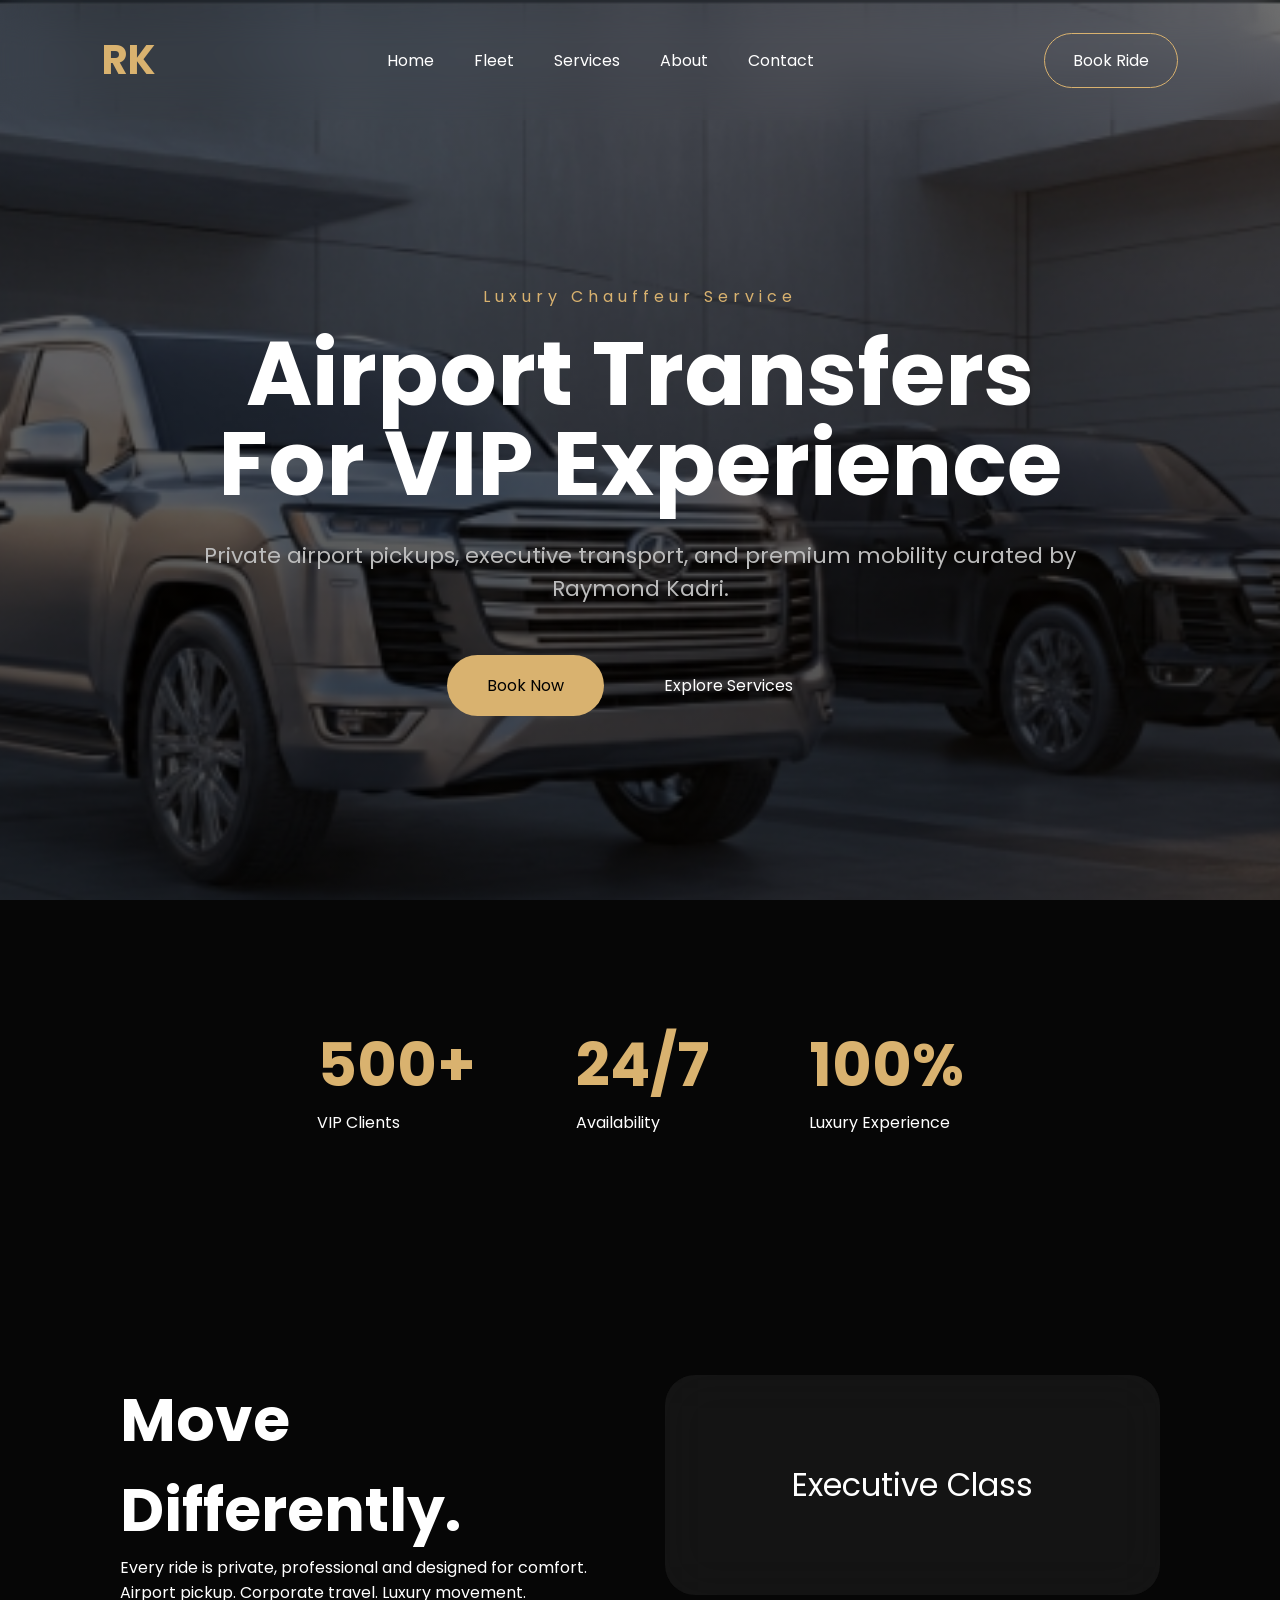
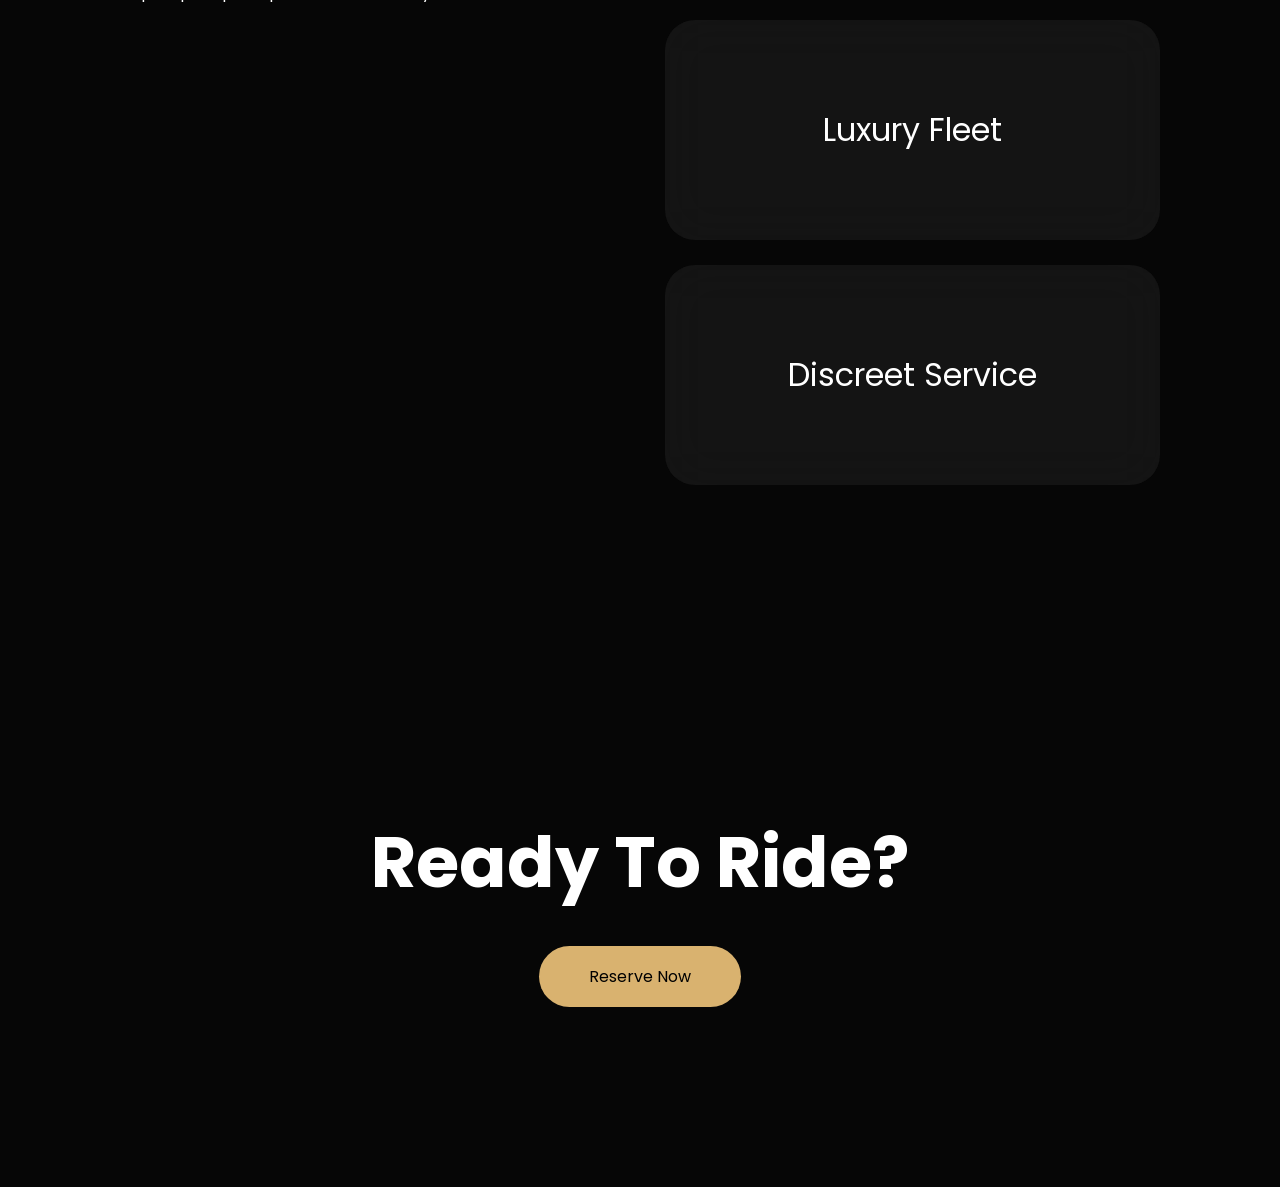
==== index.html @ 7415e30d "raymond rentals" ====
<!DOCTYPE html>
<html lang="en">
<head>
<meta charset="UTF-8">
<meta name="viewport" content="width=device-width, initial-scale=1.0">
<title>Raymond Kadri | Luxury Mobility</title>

<link rel="stylesheet" href="styles.css">

<link
href="https://fonts.googleapis.com/css2?family=Poppins:wght@300;400;600;700&display=swap"
rel="stylesheet">

</head>

<body>

<nav>

<div class="logo">
RK
</div>

<ul>

<li><a href="#">Home</a></li>
<li><a href="fleet.html">Fleet</a></li>
<li><a href="services.html">Services</a></li>
<li><a href="about.html">About</a></li>
<li><a href="contact.html">Contact</a></li>

</ul>

<a class="book-btn" href="booking.html">
Book Ride
</a>

</nav>



<section class="hero">

<div class="overlay"></div>

<div class="hero-content">

<p class="tag">
Luxury Chauffeur Service
</p>

<h1>

Airport Transfers  
For VIP Experience

</h1>

<p class="sub">

Private airport pickups, executive transport,
and premium mobility curated by Raymond Kadri.

</p>

<div class="hero-buttons">

<a href="booking.html">

Book Now

</a>

<a href="services.html">

Explore Services

</a>

</div>

</div>

</section>



<section class="stats">

<div>

<h2>500+</h2>

<p>VIP Clients</p>

</div>

<div>

<h2>24/7</h2>

<p>Availability</p>

</div>

<div>

<h2>100%</h2>

<p>Luxury Experience</p>

</div>

</section>



<section class="experience">

<div class="left">

<h2>

Move Differently.

</h2>

<p>

Every ride is private,
professional and designed
for comfort.

Airport pickup.

Corporate travel.

Luxury movement.

</p>

</div>

<div class="right">

<div class="glass-card">

Executive Class

</div>

<div class="glass-card">

Luxury Fleet

</div>

<div class="glass-card">

Discreet Service

</div>

</div>

</section>



<section class="cta">

<h2>

Ready To Ride?

</h2>

<a href="booking.html">

Reserve Now

</a>

</section>

<script src="main.js"></script>

</body>
</html>
---- styles.css ----
*{
margin:0;
padding:0;
box-sizing:border-box;
}

body{

font-family:Poppins;

background:#060606;

color:white;

overflow-x:hidden;

}



nav{

display:flex;

justify-content:space-between;

align-items:center;

padding:30px 8%;

position:fixed;

width:100%;

z-index:1000;

backdrop-filter:blur(20px);

}

.logo{

font-size:40px;

font-weight:700;

color:#d9b26f;

}

ul{

display:flex;

gap:40px;

list-style:none;

}

a{

text-decoration:none;

color:white;

}

.book-btn{

padding:14px 28px;

border:1px solid #d9b26f;

border-radius:50px;

transition:.4s;

}

.book-btn:hover{

background:#d9b26f;

color:black;

}



.hero{

height:100vh;
padding-top: 140px;
padding-left: 30px;
padding-right: 30px;
padding-bottom: 80px;
background:    
linear-gradient(
rgba(0,0,0,.55),
rgba(0,0,0,.7)
),

url("Screenshot_20260522-112055_1.jpg");

background-size:cover;

background-position:center;

display:flex;

justify-content:flex-start;

align-items:center;

text-align:center;
min-height: 100vh;

}



.hero-content{

width:100%;

max-width:900px;
animation:fade 2s;
margin:auto;
padding-top: 40px;
}

.tag{

color:#d9b26f;

letter-spacing:5px;

margin-bottom:20px;

}

h1{

font-size:90px;

line-height:1;

}

.sub{

margin-top:30px;

font-size:22px;

color:#bbb;

}



.hero-buttons{

margin-top:50px;

display:flex;

justify-content:center;

gap:20px;

}

.hero-buttons a{

padding:18px 40px;

border-radius:50px;

transition:.5s;

}



.hero-buttons a:first-child{

background:#d9b26f;

color:black;

}



.hero-buttons a:hover{

transform:translateY(-6px);

}



.stats{

display:flex;

justify-content:center;

gap:100px;

padding:120px;

}



.stats h2{

font-size:60px;

color:#d9b26f;

}



.experience{

padding:120px;

display:grid;

grid-template-columns:1fr 1fr;

gap:50px;

}



.left h2{

font-size:60px;

}



.glass-card{

height:220px;

margin-bottom:25px;

display:flex;

justify-content:center;

align-items:center;

font-size:32px;

border-radius:30px;

background:

rgba(255,255,255,.06);

backdrop-filter:blur(25px);

transition:.6s;

}



.glass-card:hover{

transform:

translateY(-10px)

rotate(1deg);

}



.cta{

padding:180px;

text-align:center;

}



.cta h2{

font-size:70px;

}



.cta a{

display:inline-block;

margin-top:30px;

padding:18px 50px;

background:#d9b26f;

color:black;

border-radius:50px;

}



@keyframes fade{

from{

opacity:0;

transform:translateY(50px);

}

to{

opacity:1;

transform:none;

}

}

@media screen and (max-width:1200px){
.hero{
    height:auto;
}

}
@media screen and (max-width:992px){

nav{

padding:20px 5%;

}

.hero{

min-height:100vh;

padding:
140px
40px
80px;

}

.hero-content{

width:100%;

max-width:700px;

}

h1{

font-size:60px;

}

.sub{

font-size:20px;

}

.stats{

padding:80px 40px;

gap:40px;

}

.experience{

grid-template-columns:1fr;

padding:80px 40px;

}

.cta{

padding:100px 40px;

}

}



/* ================================= */
/* MOBILE */
/* ================================= */

@media screen and (max-width:768px){

nav{

/* padding:15px 20px; */
display:flex;
height:200px;
flex-direction:column;
/* flex-wrap:wrap; */

gap:15px;

}

ul{
display:flex;
flex-wrap:wrap;
justify-content:center;
gap:15px;
padding:0;
}
ul li a{
font-size:14px;
}
.book-btn{

width:100%;
max-width: 220px;
text-align:center;

}

.hero{
    padding-top: 200px;
    justify-content:flex-start;
}

.hero-content{

width:100%;

}

.tag{

font-size:12px;

letter-spacing:3px;

}

h1{

font-size:42px;

line-height:1.1;

}

.sub{

font-size:16px;

margin-top:20px;

}

.hero-buttons{

flex-direction:column;

width:100%;

}

.hero-buttons a{

width:100%;

padding:18px;

}

.stats{

flex-direction:row;

padding:70px 20px;

gap:30px;

}

.stats h2{

font-size:45px;

}

.experience{

padding:60px 20px;

}

.left h2{

font-size:34px;

}

.glass-card{

height:160px;

font-size:22px;

}

.cta{

padding:80px 20px;

}

.cta h2{

font-size:36px;

}

}



/* ================================= */
/* SMALL MOBILE */
/* ================================= */

@media screen and (max-width:480px){

.hero{

padding-top:300px;

}

h1{

font-size:34px;

}

.sub{

font-size:15px;

}

.stats h2{

font-size:34px;

}

.glass-card{

height:130px;

font-size:18px;

}

.cta h2{

font-size:28px;

}

}

@media screen and (max-width:360px){
    .hero{
    padding-top: 200px;
    }
}
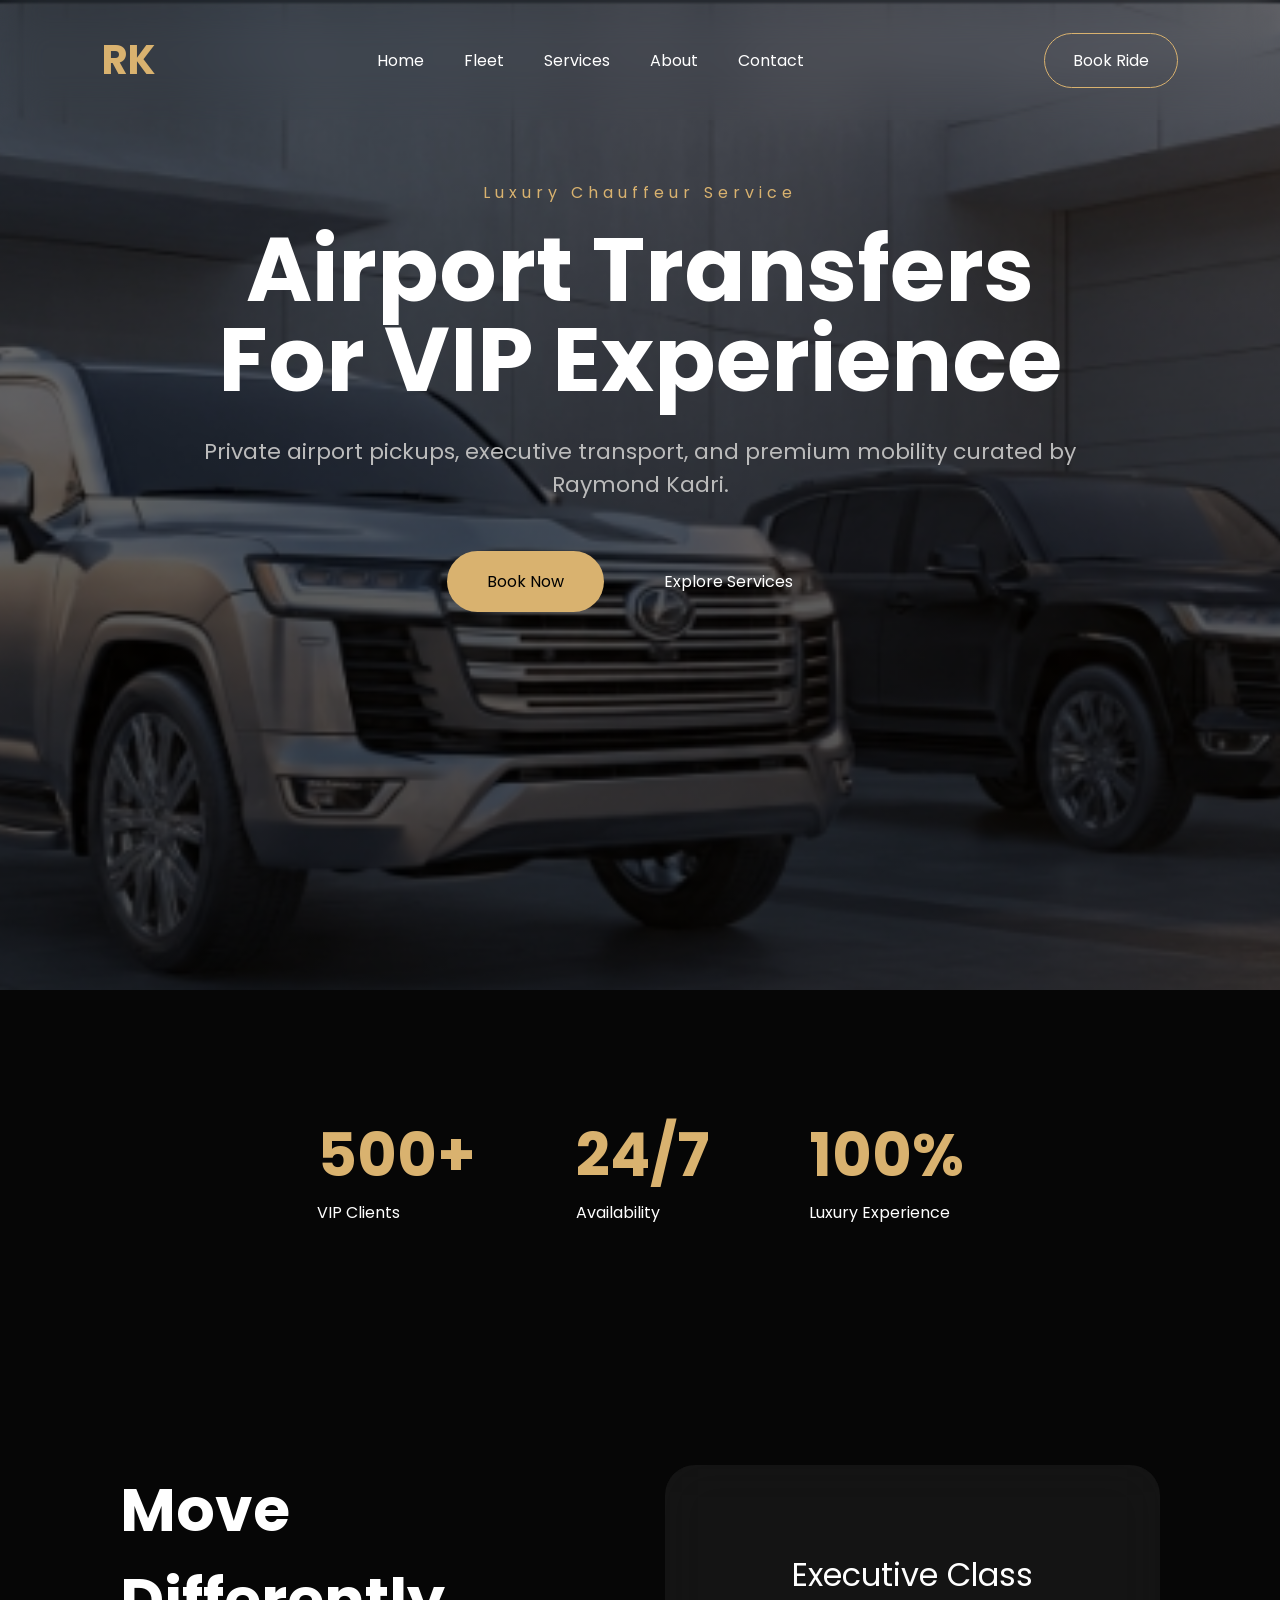
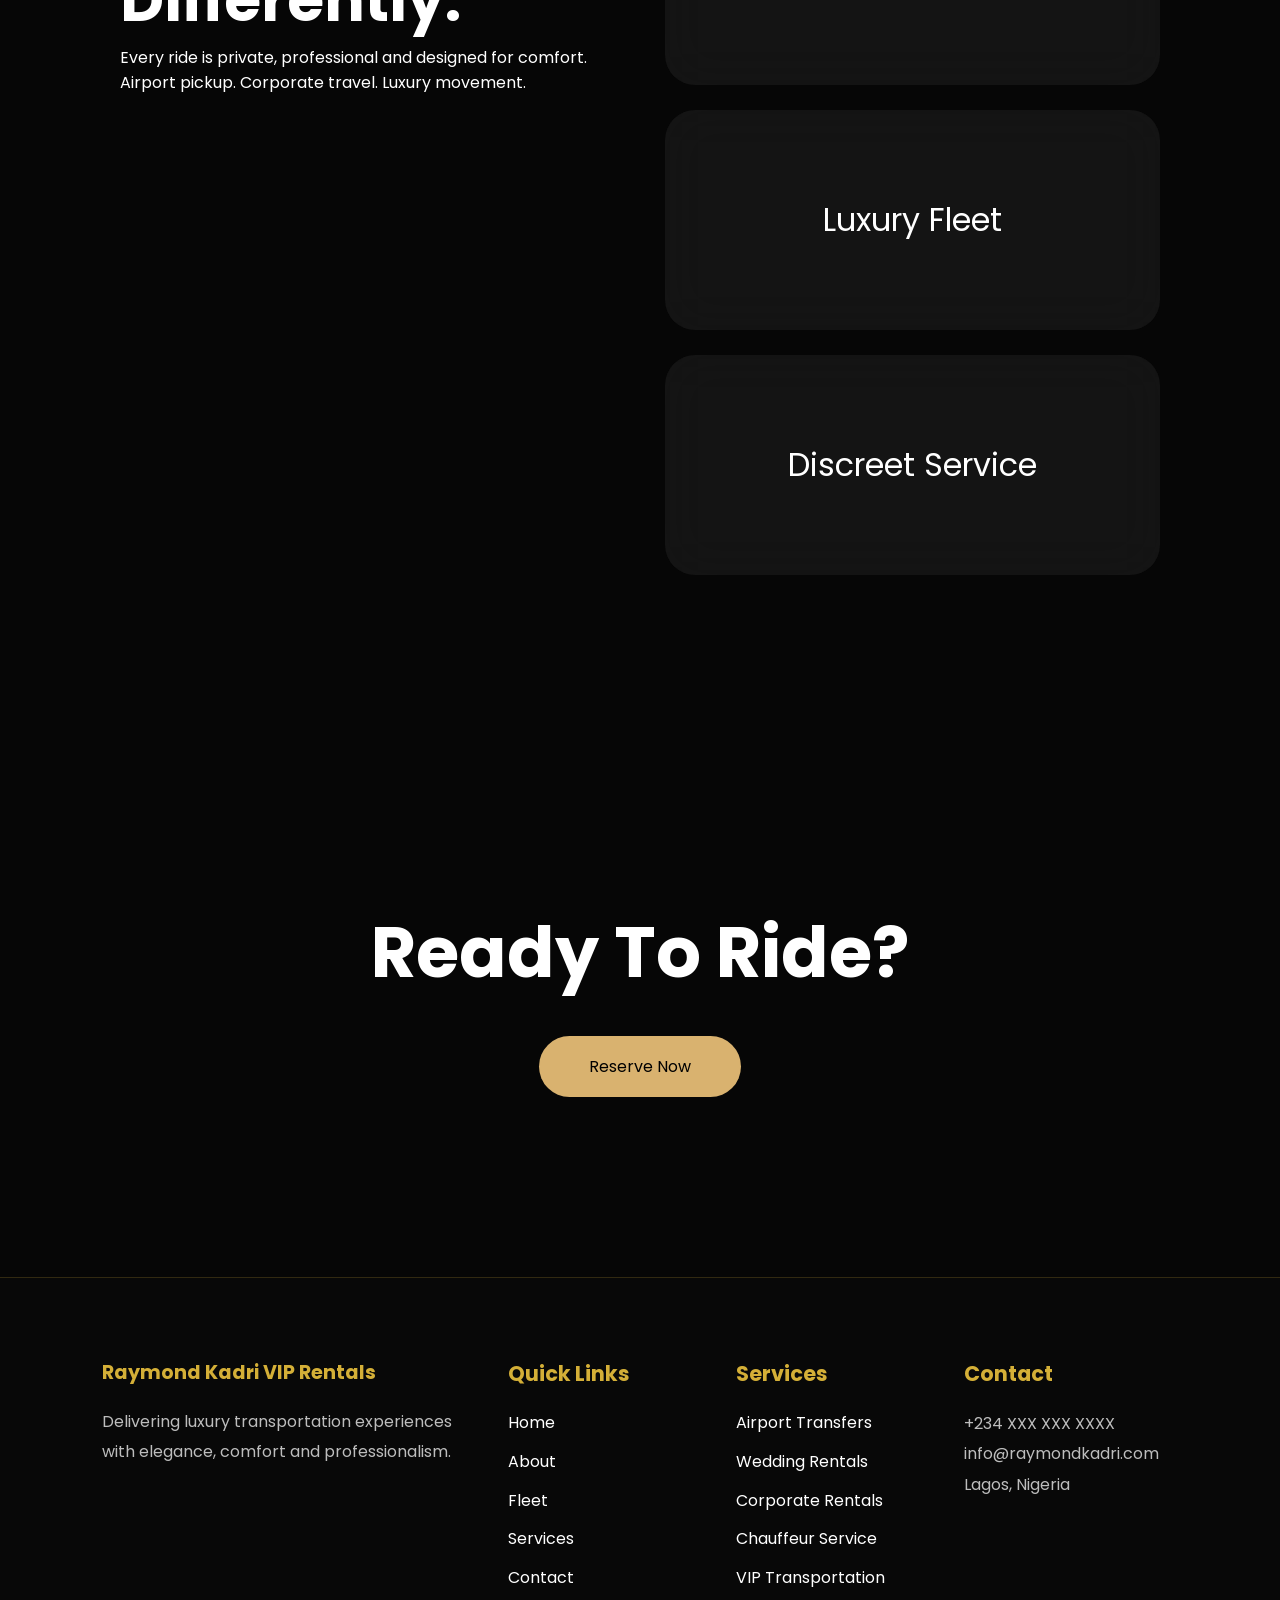
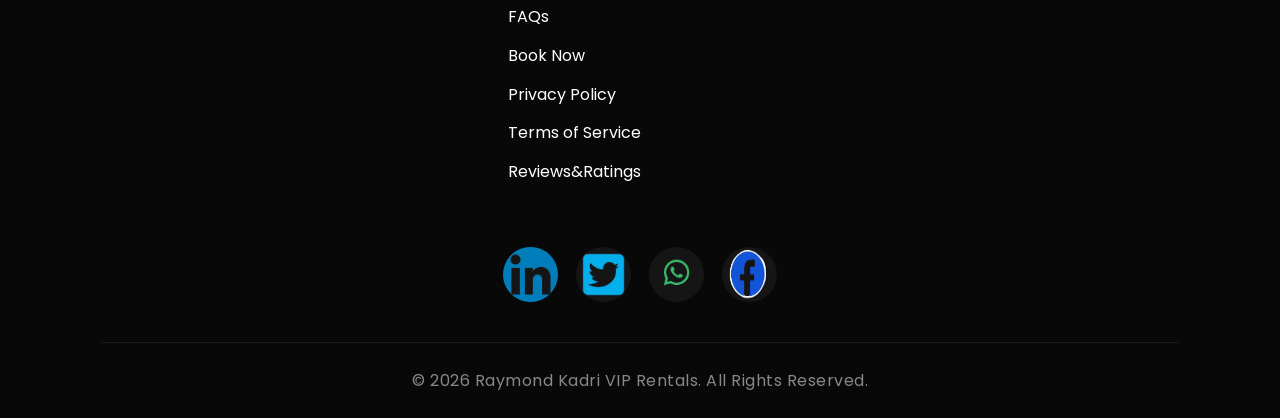
==== commit b41e107b: "edited responsiveness" ====
--- a/index.html
+++ b/index.html
@@ -21,20 +21,25 @@
 RK
 </div>
 
-<ul>
-
-<li><a href="#">Home</a></li>
-<li><a href="fleet.html">Fleet</a></li>
-<li><a href="services.html">Services</a></li>
-<li><a href="about.html">About</a></li>
-<li><a href="contact.html">Contact</a></li>
-
-</ul>
-
+<button class="nav-toggle" aria-label="Open navigation">
+    <span></span>
+</button>
+<div class="nav-menu">
+<div class="nav-menu-sub">
+    <ul>
+
+        <li><a href="#">Home</a></li>
+        <li><a href="fleet.html">Fleet</a></li>
+        <li><a href="services.html">Services</a></li>
+        <li><a href="about.html">About</a></li>
+        <li><a href="contact.html">Contact</a></li>
+
+    </ul>
+</div>
 <a class="book-btn" href="booking.html">
-Book Ride
-</a>
-
+    Book Ride
+    </a>
+    </div>
 </nav>
 
 
@@ -183,6 +188,131 @@
 
 </section>
 
+<footer class="footer">
+
+    <div class="footer-container">
+
+        <!-- COMPANY -->
+
+        <div class="footer-column">
+
+            <h2>Raymond Kadri VIP Rentals</h2>
+
+            <p>
+                Delivering luxury transportation experiences
+                with elegance, comfort and professionalism.
+            </p>
+
+        </div>
+
+        <!-- QUICK LINKS -->
+
+        <div class="footer-column quick-links">
+
+            <h3>Quick Links</h3>
+
+            <ul>
+
+                <li><a href="index.html">Home</a></li>
+
+                <li><a href="about.html">About</a></li>
+
+                <li><a href="fleet.html">Fleet</a></li>
+
+                <li><a href="services.html">Services</a></li>
+
+                <li><a href="contact.html">Contact</a></li>      
+                <li><a href="faqs.html">FAQs</a></li> 
+                <li><a href="booking.html">Book Now</a></li>
+                <li><a href="privacy.html">Privacy Policy</a></li>
+                <li><a href="terms.html">Terms of Service</a></li>  
+                <li><a href="reviews.html">Reviews&Ratings</a></li>   
+
+            </ul>
+
+        </div>
+
+        <!-- SERVICES -->
+
+        <div class="footer-column">
+
+            <h3>Services</h3>
+            <div class="footer-column-services">
+            <ul>
+
+                <li>Airport Transfers</li>
+
+                <li>Wedding Rentals</li>
+
+                <li>Corporate Rentals</li>
+
+                <li>Chauffeur Service</li>
+
+                <li>VIP Transportation</li>
+
+            </ul>
+            </div>
+        </div>
+
+        <!-- CONTACT -->
+
+        <div class="footer-column">
+
+            <h3>Contact</h3>
+
+            <p>
+                <i class="fa-solid fa-phone"></i>
+                +234 XXX XXX XXXX
+            </p>
+
+            <p>
+                <i class="fa-solid fa-envelope"></i>
+                info@raymondkadri.com
+            </p>
+
+            <p>
+                <i class="fa-solid fa-location-dot"></i>
+                Lagos, Nigeria
+            </p>
+
+        </div>
+
+    </div>
+
+    <!-- SOCIALS -->
+    <div class="footer-socials">
+
+        <a href="https://www.facebook.com/raymond.kadri.7" target="_blank">
+            <i class="fa-brands fa-facebook-f"><img src="download__4_-removebg-preview (1).png" alt=""></i>
+        </a>
+
+        <a href="https://www.instagram.com/raymondkadri/" target="_blank">
+            <i class="fa-brands fa-instagram"> <img src="download__3_-removebg-preview (1).png" alt=""> </i>
+        </a>
+
+        <a href="https://twitter.com/RaymondKadri" target="_blank">
+            <i class="fa-brands fa-twitter"><img src="download__1_-removebg-preview (2).png" alt=""></i>
+        </a>
+
+        <a href="https://www.linkedin.com/in/raymond-kadri-1b0b3b1b2/" target="_blank">
+            <i class="fa-brands fa-linkedin-in"> <img src="download__2_-removebg-preview (3).png" alt=""> </i>
+        </a>
+
+    </div>
+    
+    <!-- COPYRIGHT -->
+
+    <div class="footer-bottom">
+
+        <p>
+            © 2026 Raymond Kadri VIP Rentals.
+            All Rights Reserved.
+        </p>
+
+    </div>
+
+</footer>
+
 <script src="main.js"></script>
 
 </body>
--- a/styles.css
+++ b/styles.css
@@ -1,415 +1,794 @@
-*{
-margin:0;
-padding:0;
-box-sizing:border-box;
-}
-
-body{
-
-font-family:Poppins;
-
-background:#060606;
-
-color:white;
-
-overflow-x:hidden;
-
-}
-
-
-
-nav{
-
-display:flex;
-
-justify-content:space-between;
-
-align-items:center;
-
-padding:30px 8%;
-
-position:fixed;
-
-width:100%;
-
-z-index:1000;
-
-backdrop-filter:blur(20px);
-
-}
-
-.logo{
-
-font-size:40px;
-
-font-weight:700;
-
-color:#d9b26f;
-
-}
-
-ul{
-
-display:flex;
-
-gap:40px;
-
-list-style:none;
-
-}
-
-a{
-
-text-decoration:none;
-
-color:white;
-
-}
-
-.book-btn{
-
-padding:14px 28px;
-
-border:1px solid #d9b26f;
-
-border-radius:50px;
-
-transition:.4s;
-
-}
-
-.book-btn:hover{
-
-background:#d9b26f;
-
-color:black;
-
-}
-
-
-
-.hero{
-
-height:100vh;
-padding-top: 140px;
-padding-left: 30px;
-padding-right: 30px;
-padding-bottom: 80px;
-background:    
-linear-gradient(
-rgba(0,0,0,.55),
-rgba(0,0,0,.7)
-),
-
-url("Screenshot_20260522-112055_1.jpg");
-
-background-size:cover;
-
-background-position:center;
-
-display:flex;
-
-justify-content:flex-start;
-
-align-items:center;
-
-text-align:center;
-min-height: 100vh;
-
-}
-
-
-
-.hero-content{
-
-width:100%;
-
-max-width:900px;
-animation:fade 2s;
-margin:auto;
-padding-top: 40px;
-}
-
-.tag{
-
-color:#d9b26f;
-
-letter-spacing:5px;
-
-margin-bottom:20px;
-
-}
-
-h1{
-
-font-size:90px;
-
-line-height:1;
-
-}
-
-.sub{
-
-margin-top:30px;
-
-font-size:22px;
-
-color:#bbb;
-
-}
-
-
-
-.hero-buttons{
-
-margin-top:50px;
-
-display:flex;
-
-justify-content:center;
-
-gap:20px;
-
-}
-
-.hero-buttons a{
-
-padding:18px 40px;
-
-border-radius:50px;
-
-transition:.5s;
-
-}
-
-
-
-.hero-buttons a:first-child{
-
-background:#d9b26f;
-
-color:black;
-
-}
-
-
-
-.hero-buttons a:hover{
-
-transform:translateY(-6px);
-
-}
-
-
-
-.stats{
-
-display:flex;
-
-justify-content:center;
-
-gap:100px;
-
-padding:120px;
-
-}
-
-
-
-.stats h2{
-
-font-size:60px;
-
-color:#d9b26f;
-
-}
-
-
-
-.experience{
-
-padding:120px;
-
-display:grid;
-
-grid-template-columns:1fr 1fr;
-
-gap:50px;
-
-}
-
-
-
-.left h2{
-
-font-size:60px;
-
-}
-
-
-
-.glass-card{
-
-height:220px;
-
-margin-bottom:25px;
-
-display:flex;
-
-justify-content:center;
-
-align-items:center;
-
-font-size:32px;
-
-border-radius:30px;
-
-background:
-
-rgba(255,255,255,.06);
-
-backdrop-filter:blur(25px);
-
-transition:.6s;
-
-}
-
-
-
-.glass-card:hover{
-
-transform:
-
-translateY(-10px)
-
-rotate(1deg);
-
-}
-
-
-
-.cta{
-
-padding:180px;
-
-text-align:center;
-
-}
-
-
-
-.cta h2{
-
-font-size:70px;
-
-}
-
-
-
-.cta a{
-
-display:inline-block;
-
-margin-top:30px;
-
-padding:18px 50px;
-
-background:#d9b26f;
-
-color:black;
-
-border-radius:50px;
-
-}
-
-
-
-@keyframes fade{
-
-from{
-
-opacity:0;
-
-transform:translateY(50px);
-
-}
-
-to{
-
-opacity:1;
-
-transform:none;
-
-}
-
-}
-
-@media screen and (max-width:1200px){
-.hero{
-    height:auto;
-}
-
-}
-@media screen and (max-width:992px){
-
-nav{
-
-padding:20px 5%;
-
-}
-
-.hero{
-
-min-height:100vh;
-
-padding:
-140px
-40px
-80px;
-
-}
-
-.hero-content{
-
-width:100%;
-
-max-width:700px;
-
-}
-
-h1{
-
-font-size:60px;
-
-}
-
-.sub{
-
-font-size:20px;
-
-}
-
-.stats{
-
-padding:80px 40px;
-
-gap:40px;
-
-}
-
-.experience{
-
-grid-template-columns:1fr;
-
-padding:80px 40px;
-
-}
-
-.cta{
-
-padding:100px 40px;
-
-}
+* {
+    margin: 0;
+    padding: 0;
+    box-sizing: border-box;
+}
+
+body {
+
+    font-family: Poppins;
+
+    background: #060606;
+
+    color: white;
+
+    overflow-x: hidden;
+
+}
+
+
+
+nav {
+
+    display: flex;
+
+    justify-content: space-between;
+
+    align-items: center;
+
+    padding: 30px 8%;
+
+    position: fixed;
+
+    width: 100%;
+
+    z-index: 1000;
+
+    backdrop-filter: blur(20px);
+
+}
+
+.logo {
+
+    font-size: 40px;
+
+    font-weight: 700;
+
+    color: #d9b26f;
+
+}
+
+.nav-menu {
+
+    display: flex;
+
+    align-items: center;
+
+    gap: 20px;
+
+    flex-wrap: nowrap;
+
+    flex: 1;
+
+    min-width: 0;
+
+}
+
+.nav-menu-sub {
+    flex: 1;
+    display: flex;
+    justify-content: center;
+    min-width: 0;
+}
+
+.nav-menu ul {
+
+    display: flex;
+
+    gap: 40px;
+
+    flex-wrap: nowrap;
+
+    align-items: center;
+
+}
+
+.nav-menu .book-btn {
+    margin-left: auto;
+}
+
+.nav-toggle {
+
+    display: none;
+
+    background: none;
+
+    border: none;
+
+    cursor: pointer;
+
+    width: 40px;
+
+    height: 40px;
+
+    position: relative;
+
+}
+
+.nav-toggle span,
+.nav-toggle span::before,
+.nav-toggle span::after {
+
+    display: block;
+
+    width: 24px;
+
+    height: 2px;
+
+    background: white;
+
+    position: absolute;
+
+    left: 50%;
+
+    transform: translateX(-50%);
+
+    transition: .3s ease;
+
+}
+
+.nav-toggle span::before {
+
+    content: "";
+
+    top: -8px;
+
+}
+
+.nav-toggle span::after {
+
+    content: "";
+
+    top: 8px;
+
+}
+
+.nav-toggle.open span {
+
+    background: transparent;
+
+}
+
+.nav-toggle.open span::before {
+
+    transform: translateX(-50%) rotate(45deg);
+
+    top: 0;
+
+}
+
+.nav-toggle.open span::after {
+
+    transform: translateX(-50%) rotate(-45deg);
+
+    top: 0;
+
+}
+
+ul {
+
+    display: flex;
+
+    gap: 40px;
+
+    list-style: none;
+
+}
+
+a {
+
+    text-decoration: none;
+
+    color: white;
+
+}
+
+.book-btn {
+
+    padding: 14px 28px;
+
+    border: 1px solid #d9b26f;
+
+    border-radius: 50px;
+
+    transition: .4s;
+
+}
+
+.book-btn:hover {
+
+    background: #d9b26f;
+
+    color: black;
+
+}
+
+
+
+.hero {
+
+    height: 100vh;
+    padding-top: 100px;
+    padding-left: 30px;
+    padding-right: 30px;
+    padding-bottom: 80px;
+    background:
+        linear-gradient(rgba(0, 0, 0, .55),
+            rgba(0, 0, 0, .7)),
+
+        url("Screenshot_20260522-112055_1.jpg");
+
+    background-size: cover;
+
+    background-position: center;
+
+    display: flex;
+
+    justify-content: flex-start;
+
+    align-items: center;
+
+    text-align: center;
+    min-height: 100vh;
+
+}
+
+
+
+.hero-content {
+
+    width: 100%;
+
+    max-width: 900px;
+    animation: fade 2s;
+    margin: auto;
+    padding-top: 60px;
+}
+
+.tag {
+
+    color: #d9b26f;
+
+    letter-spacing: 5px;
+
+    margin-bottom: 20px;
+
+}
+
+h1 {
+
+    font-size: 90px;
+
+    line-height: 1;
+
+}
+
+.sub {
+
+    margin-top: 30px;
+
+    font-size: 22px;
+
+    color: #bbb;
+
+}
+
+
+
+.hero-buttons {
+
+    margin-top: 50px;
+
+    display: flex;
+
+    justify-content: center;
+
+    gap: 20px;
+
+}
+
+.hero-buttons a {
+
+    padding: 18px 40px;
+
+    border-radius: 50px;
+
+    transition: .5s;
+
+}
+
+
+
+.hero-buttons a:first-child {
+
+    background: #d9b26f;
+
+    color: black;
+
+}
+
+
+
+.hero-buttons a:hover {
+
+    transform: translateY(-6px);
+
+}
+
+
+
+.stats {
+
+    display: flex;
+
+    justify-content: center;
+
+    gap: 100px;
+
+    padding: 120px;
+
+}
+
+
+
+.stats h2 {
+
+    font-size: 60px;
+
+    color: #d9b26f;
+
+}
+
+
+
+.experience {
+
+    padding: 120px;
+
+    display: grid;
+
+    grid-template-columns: 1fr 1fr;
+
+    gap: 50px;
+
+}
+
+
+
+.left h2 {
+
+    font-size: 60px;
+
+}
+
+
+
+.glass-card {
+
+    height: 220px;
+
+    margin-bottom: 25px;
+
+    display: flex;
+
+    justify-content: center;
+
+    align-items: center;
+
+    font-size: 32px;
+
+    border-radius: 30px;
+
+    background:
+
+        rgba(255, 255, 255, .06);
+
+    backdrop-filter: blur(25px);
+
+    transition: .6s;
+
+}
+
+
+
+.glass-card:hover {
+
+    transform:
+
+        translateY(-10px) rotate(1deg);
+
+}
+
+
+
+.cta {
+
+    padding: 180px;
+
+    text-align: center;
+
+}
+
+
+
+.cta h2 {
+
+    font-size: 70px;
+
+}
+
+
+
+.cta a {
+
+    display: inline-block;
+
+    margin-top: 30px;
+
+    padding: 18px 50px;
+
+    background: #d9b26f;
+
+    color: black;
+
+    border-radius: 50px;
+
+}
+
+/* FOOTER */
+
+.footer {
+    background: #080808;
+    padding: 80px 8% 25px;
+    border-top: 1px solid rgba(212, 175, 55, .2);
+}
+
+.footer-container {
+    max-width: 1400px;
+    margin: auto;
+    display: grid;
+    grid-template-columns: 2fr 1fr 1fr 1.2fr;
+    gap: 50px;
+}
+
+.footer-column {
+    min-width: 0;
+}
+
+.footer-column h2 {
+    color: #d4af37;
+    font-size: 1.2rem;
+    margin-bottom: 20px;
+}
+
+.footer-column h3 {
+    color: #d4af37;
+    font-size: 1.3rem;
+    margin-bottom: 20px;
+}
+
+.footer-column p {
+    color: #bdbdbd;
+    line-height: 1.9;
+    font-size: 1rem;
+    width: 100%;
+    max-width: 420px;
+}
+
+.footer-column ul li a {
+    color: inherit;
+    transition: .3s;
+}
+
+.footer-column ul li a:hover {
+    color: #d4af37;
+    padding-left: 5px;
+}
+
+.footer-column i {
+    color: #d4af37;
+}
+
+.footer-socials {
+    display: flex;
+    justify-content: center;
+    align-items: center;
+    gap: 18px;
+    flex-wrap: wrap;
+    margin-top: 60px;
+}
+
+.footer-socials img {
+    width: 55px;
+    height: 55px;
+    display: block;
+    border-radius: 50%;
+    background: #151515;
+    transition: .3s;
+}
+
+.footer-bottom {
+    text-align: center;
+    margin-top: 40px;
+    padding-top: 25px;
+    border-top: 1px solid rgba(255, 255, 255, .08);
+}
+
+.footer-bottom p {
+    color: #888;
+    letter-spacing: .5px;
+}
+
+.footer-column.quick-links ul,
+.footer-column-services ul {
+    list-style: none;
+    display: flex;
+    flex-direction: column;
+    gap: 10px;
+    line-height: 1.8;
+    padding: 0;
+    margin: 0;
+}
+
+/* TABLET */
+
+@media(max-width:1300px) {
+    .hero-content {
+        margin-top: 20px;
+    }
+    .services-hero , .fleet-hero , .contact-hero , .about-hero {
+        height: 120vh;
+    }
+    
+}
+
+@media screen and (max-width:1306px) {
+    .hero {
+        height: 110vh;
+    }
+}
+
+@media(max-width:1200px) {
+    .footer-container {
+        grid-template-columns: 1.5fr 1fr;
+        gap: 40px;
+    }
+}
+
+@media(max-width:1024px) {
+
+    .footer-container {
+        grid-template-columns: repeat(4, minmax(140px, 1fr));
+        gap: 20px;
+        max-width: 1000px;
+        margin: auto;
+    }
+
+}
+
+@media(max-width:992px) {
+
+    .footer-container {
+
+        grid-template-columns:
+            repeat(2, 1fr);
+
+        gap: 40px;
+    }
+
+    .footer-column p {
+        max-width: none;
+    }
+
+}
+
+@media(max-width:834px) {
+
+    .footer-container {
+        grid-template-columns: repeat(4, minmax(140px, 1fr));
+        gap: 20px;
+        max-width: 1000px;
+        margin: auto;
+    }
+
+}
+
+/* MOBILE */
+
+@media(max-width:768px) {
+
+    .footer {
+        padding: 60px 6% 20px;
+    }
+
+    .footer-container {
+
+        display: grid;
+        grid-template-columns: repeat(4, minmax(140px, 1fr));
+
+        text-align: left;
+
+        gap: 20px;
+
+        max-width: 1000px;
+
+        margin: auto;
+    }
+
+    .footer-column {
+        width: 100%;
+    }
+
+    .nav-menu ul li a {
+        font-size: 1.2rem;
+    }
+
+    .nav-menu ul li {
+        padding: 10px;
+    }
+
+    .footer-column h2 {
+        font-size: 1.6rem;
+    }
+
+    .footer-column h3 {
+        font-size: 1.2rem;
+    }
+
+    .footer-column p {
+        margin-left: 0;
+        margin-right: 0;
+    }
+
+    .footer-socials {
+        justify-content: center;
+        gap: 16px;
+    }
+
+}
+
+@media screen and (min-width:481px) and (max-width:768px) {
+    nav {
+        justify-content: center;
+        padding: 25px 6%;
+    }
+
+    .nav-menu {
+        justify-content: center;
+        flex-wrap: wrap;
+        gap: 20px;
+    }
+
+    .nav-menu-sub ul {
+        justify-content: center;
+        flex-wrap: wrap;
+        gap: 20px;
+    }
+
+    .nav-menu ul li {
+        padding: 10px 10px 0;
+    }
+
+    .nav-menu .book-btn {
+        margin-top: 8px;
+    }
+}
+
+/* SMALL PHONES */
+
+@media(max-width:480px) {
+
+    .footer-container {
+        grid-template-columns: 1fr;
+    }
+
+    .footer-column h2 {
+        font-size: 1.4rem;
+    }
+
+    .footer-column h3 {
+        font-size: 1.1rem;
+    }
+
+    .footer-column p,
+    .footer-column li,
+    .footer-bottom p {
+        font-size: .95rem;
+    }
+
+    .footer-socials img {
+        width: 48px;
+        height: 48px;
+    }
+
+}
+
+
+@keyframes fade {
+
+    from {
+
+        opacity: 0;
+
+        transform: translateY(50px);
+
+    }
+
+    to {
+
+        opacity: 1;
+
+        transform: none;
+
+    }
+
+}
+
+@media screen and (max-width:1200px) {
+    .hero {
+        height: auto;
+    }
+
+}
+
+@media screen and (max-width:992px) {
+
+    nav {
+
+        padding: 20px 5%;
+
+    }
+
+    .hero {
+
+        min-height: 100vh;
+
+        padding:
+            100px 40px 80px;
+
+    }
+
+    .hero-content {
+
+        width: 100%;
+
+        max-width: 700px;
+
+    }
+
+    h1 {
+
+        font-size: 60px;
+
+    }
+
+    .sub {
+
+        font-size: 20px;
+
+    }
+
+    .stats {
+
+        padding: 80px 40px;
+
+        gap: 40px;
+
+    }
+
+    .experience {
+
+        grid-template-columns: 1fr;
+
+        padding: 80px 40px;
+
+    }
+
+    .cta {
+
+        padding: 100px 40px;
+
+    }
 
 }
 
@@ -419,136 +798,142 @@
 /* MOBILE */
 /* ================================= */
 
-@media screen and (max-width:768px){
-
-nav{
-
-/* padding:15px 20px; */
-display:flex;
-height:200px;
-flex-direction:column;
-/* flex-wrap:wrap; */
-
-gap:15px;
-
-}
-
-ul{
-display:flex;
-flex-wrap:wrap;
-justify-content:center;
-gap:15px;
-padding:0;
-}
-ul li a{
-font-size:14px;
-}
-.book-btn{
-
-width:100%;
-max-width: 220px;
-text-align:center;
-
-}
-
-.hero{
-    padding-top: 200px;
-    justify-content:flex-start;
-}
-
-.hero-content{
-
-width:100%;
-
-}
-
-.tag{
-
-font-size:12px;
-
-letter-spacing:3px;
-
-}
-
-h1{
-
-font-size:42px;
-
-line-height:1.1;
-
-}
-
-.sub{
-
-font-size:16px;
-
-margin-top:20px;
-
-}
-
-.hero-buttons{
-
-flex-direction:column;
-
-width:100%;
-
-}
-
-.hero-buttons a{
-
-width:100%;
-
-padding:18px;
-
-}
-
-.stats{
-
-flex-direction:row;
-
-padding:70px 20px;
-
-gap:30px;
-
-}
-
-.stats h2{
-
-font-size:45px;
-
-}
-
-.experience{
-
-padding:60px 20px;
-
-}
-
-.left h2{
-
-font-size:34px;
-
-}
-
-.glass-card{
-
-height:160px;
-
-font-size:22px;
-
-}
-
-.cta{
-
-padding:80px 20px;
-
-}
-
-.cta h2{
-
-font-size:36px;
-
-}
+@media screen and (max-width:768px) {
+
+    nav {
+
+        /* padding:15px 20px; */
+        padding: 10px 5%;
+        display: flex;
+        height: auto;
+        flex-direction: row;
+        align-items: center;
+        gap: 10px;
+    }
+
+    .logo {
+        font-size: 24px;
+
+    }
+
+    .nav-menu ul {
+        display: flex;
+        flex-wrap: nowrap;
+        justify-content: center;
+        gap: 10px;
+        padding: 0;
+    }
+
+    ul li a {
+        font-size: 12px;
+    }
+
+    .book-btn {
+
+        width: auto;
+        padding: 8px 16px;
+        font-size: 12px;
+        text-align: center;
+
+    }
+
+    .hero {
+        justify-content: flex-start;
+    }
+
+    .hero-content {
+
+        width: 100%;
+
+    }
+
+    .tag {
+
+        font-size: 12px;
+
+        letter-spacing: 3px;
+
+    }
+
+    h1 {
+
+        font-size: 42px;
+
+        line-height: 1.1;
+
+    }
+
+    .sub {
+
+        font-size: 16px;
+
+        margin-top: 20px;
+
+    }
+
+    .hero-buttons {
+
+        flex-direction: column;
+
+        width: 100%;
+
+    }
+
+    .hero-buttons a {
+
+        width: 100%;
+
+        padding: 18px;
+
+    }
+
+    .stats {
+
+        flex-direction: row;
+
+        padding: 70px 20px;
+
+        gap: 30px;
+
+    }
+
+    .stats h2 {
+
+        font-size: 45px;
+
+    }
+
+    .experience {
+
+        padding: 60px 20px;
+
+    }
+
+    .left h2 {
+
+        font-size: 34px;
+
+    }
+
+    .glass-card {
+
+        height: 160px;
+
+        font-size: 22px;
+
+    }
+
+    .cta {
+
+        padding: 80px 20px;
+
+    }
+
+    .cta h2 {
+
+        font-size: 36px;
+
+    }
 
 }
 
@@ -558,50 +943,117 @@
 /* SMALL MOBILE */
 /* ================================= */
 
-@media screen and (max-width:480px){
-
-.hero{
-
-padding-top:300px;
-
-}
-
-h1{
-
-font-size:34px;
-
-}
-
-.sub{
-
-font-size:15px;
-
-}
-
-.stats h2{
-
-font-size:34px;
-
-}
-
-.glass-card{
-
-height:130px;
-
-font-size:18px;
-
-}
-
-.cta h2{
-
-font-size:28px;
-
-}
-
-}
-
-@media screen and (max-width:360px){
-    .hero{
-    padding-top: 200px;
-    }
-}
+@media screen and (max-width:480px) {
+
+    nav {
+        flex-direction: row;
+
+    }
+
+    .hero {
+        padding-top: 37px;
+    }
+
+    h1 {
+
+        font-size: 34px;
+
+    }
+
+    .sub {
+
+        font-size: 15px;
+
+    }
+
+    .stats h2 {
+
+        font-size: 34px;
+
+    }
+
+                           .glass-card {
+
+        height: 130px;
+
+        font-size: 18px;
+
+    }
+
+    .cta h2 {
+
+        font-size: 28px;
+
+    }
+
+    .cta {
+        padding-top: 10px;
+    }
+
+}
+
+@media screen and (max-width:360px) {
+    .hero {
+        padding-top: 80px;
+    }
+
+}
+
+@media screen and (max-width:480px) {
+
+    .nav-toggle {
+        display: flex;
+        align-items: center;
+        justify-content: center;
+        margin-left: auto;
+    }
+
+    .nav-menu {
+        position: absolute;
+        top: 100%;
+        left: 0;
+        right: 0;
+        width: 100%;
+        background: rgba(0, 0, 0, .95);
+        flex-direction: column;
+        align-items: flex-start;
+        gap: 16px;
+        padding: 18px 20px 24px;
+        transform: translateY(-100%);
+        opacity: 0;
+        pointer-events: none;
+        transition: transform .3s ease, opacity .3s ease;
+    }
+
+    .nav-menu.active {
+        transform: translateY(0);
+        opacity: 1;
+        pointer-events: auto;
+    }
+
+    .nav-menu ul {
+        flex-direction: column;
+        width: 100%;
+        gap: 14px;
+    }
+
+    .nav-menu ul li {
+        width: 100%;
+    }
+
+    .nav-menu ul li a {
+        display: block;
+        width: 100%;
+        padding: 12px 0;
+    }
+
+    .nav-menu .book-btn {
+        width: 100%;
+        padding: 12px 0;
+        text-align: center;
+    }
+
+    .book-btn {
+        width: 100%;
+    }
+}
